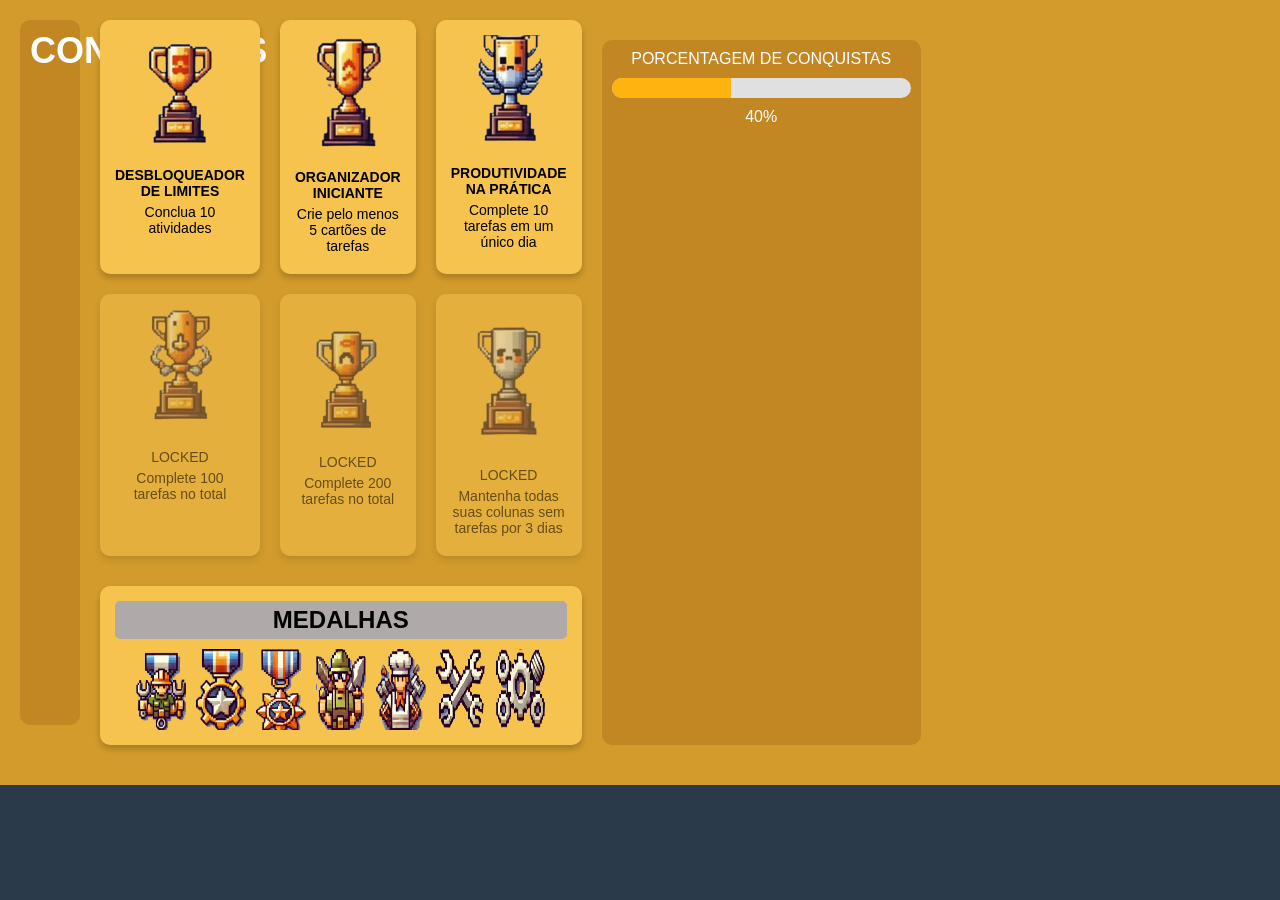
==== Achievelt-task-main/conquistas.html @ d69ae2fc "Add files via upload" ====
<!DOCTYPE html>
<html lang="pt-br">
<head>
    <meta charset="UTF-8">
    <meta name="viewport" content="width=device-width, initial-scale=1.0">
    <title>Conquistas</title>
    <link rel="stylesheet" href="src/style.css">
</head>
<body>
    <div class="container">
        <!-- Cabeçalho -->
        <header>
            <div class="logo"></div>
            <h1>CONQUISTAS</h1>
        </header>

        <!-- Conteúdo Principal -->
        <main>
            <!-- Grade de Troféus -->
            <div class="trofeus">
                <div class="trofeu desbloqueado">
                    <img src="imagens/trofeu1.png" alt="Desbloqueador de Limites">
                    <p><strong>DESBLOQUEADOR DE LIMITES</strong></p>
                    <p>Conclua 10 atividades</p>
                </div>
                <div class="trofeu desbloqueado">
                    <img src="imagens/trofeu2.png" alt="Organizador Iniciante">
                    <p><strong>ORGANIZADOR INICIANTE</strong></p>
                    <p>Crie pelo menos 5 cartões de tarefas</p>
                </div>
                <div class="trofeu desbloqueado">
                    <img src="imagens/trofeu3.png" alt="Produtividade na Prática">
                    <p><strong>PRODUTIVIDADE NA PRÁTICA</strong></p>
                    <p>Complete 10 tarefas em um único dia</p>
                </div>
                <!-- Troféus Bloqueados -->
                <div class="trofeu bloqueado">
                    <img src="imagens/trofeu4.png" alt="Troféu Bloqueado">
                    <p>LOCKED</p>
                    <p>Complete 100 tarefas no total</p>
                </div>
                <div class="trofeu bloqueado">
                    <img src="imagens/trofeu5.png" alt="Troféu Bloqueado">
                    <p>LOCKED</p>
                    <p>Complete 200 tarefas no total</p>
                </div>
                <div class="trofeu bloqueado">
                    <img src="imagens/trofeu6.png" alt="Troféu Bloqueado">
                    <p>LOCKED</p>
                    <p>Mantenha todas suas colunas sem tarefas por 3 dias</p>
                </div>
            </div>

            <!-- Medalhas -->
            <aside class="medalhas">
                <h2>MEDALHAS</h2>
                <div class="medalhas-grid">
                    <img src="imagens/medalha1.png" alt="Medalha">
                    <img src="imagens/medalha2.png" alt="Medalha">
                    <img src="imagens/medalha3.png" alt="Medalha">
                    <img src="imagens/medalha4.png" alt="Medalha">
                    <img src="imagens/medalha5.png" alt="Medalha">
                    <img src="imagens/medalha6.png" alt="Medalha">
                    <img src="imagens/medalha7.png" alt="Medalha">
                </div>
            </aside>
        </main>

        <!-- Barra de Progresso -->
        <footer>
            <p>PORCENTAGEM DE CONQUISTAS</p>
            <div class="progress-bar">
                <div class="progress" style="width: 40%;"></div>
            </div>
            <p>40%</p>
        </footer>
    </div>
</body>
</html>
---- Achievelt-task-main/src/style.css ----
/*Geral*/
.outfit{
    font-family: "Outfit", serif;
}

html,body{
    width: 100%;
    height: 100%;
    padding: 0;
    margin: 0;
    font-family: "Outfit", serif;
}

/*Tela Inicial*/

#telainicial{
    & nav{
        width: 100%;
        height: 50px;
        background-color: #383838;
        display:flex;
        justify-content: space-between;
        color: white;
        & #links{
            display: flex;
        }
        & #logo{
            display: flex;
            align-items: center;
            height: 50px; 
        }
        & a{
            display: flex;
            align-items: center;
            text-decoration: none;
            color: inherit;
            height: 50px;
            width: fit-content;
            padding: 0 20px;
            text-align: center;
            border-left: white 1px solid;
        }
    }

    & header{
        width: 100%;
        height: 900px;
        background-image: url(../assets/banner.png);
        background-position: center;
        background-repeat: no-repeat;
        background-size: auto;
        display: flex;
        align-items: end;
        justify-content: center;
        & h1{
            width: 55%;
            text-align: center;
            font-size: 78px;
            font-weight: bolder;
            text-shadow: 10px 20px 40px #383838;
        }

    }
    & section{
        height: 900px;
        width: 100%;
        position: relative;
        background-image: linear-gradient(90deg, #6762F2 24%, #CFD0FC 100%);
        & .mininav{
            height: 40px;
            width: 100%;
            background-color: #383838;
            color: white;
            font-weight: bolder;
            font-size: 30px !important;
        }
    }
    & #sobre{
        & #aboutus{
            display: flex;
            flex-direction: column;
            align-items: center;
            justify-content: center;   
        }
        & #achieve{
            display: flex;
            flex-direction: column;
            align-items: center;
            justify-content: center; 
        }
        & .title{
            text-align: center;
            font-size: 48px;
            font-weight: bolder;
            }
        & p{
            font-size: 32px;
            font-weight: bolder;
            text-align: center;
        }
    }
    & #recursos{
        & .title{
            font-size: 48px;
            font-weight: bolder;
            text-align: center;
            margin-bottom: 20%;
        }
        & p{
            font-size: 32px;
            font-weight: bolder;
            text-align: center;
            width: 75%;
        };
    }
    & .vLine{
        width: 2px;
        height: 80%;
        background-color: white;
        border-radius: 1px;
    }
    
    & .sBody{
        width: 100%;
        height: calc(100% - 40px);
        display: flex;
        justify-content: space-around;
        align-items: center;
        color: white;
        & div{
            display: flex;
            flex-direction: column;
            align-items: center;
            justify-content: center;
        }
    }
}

/*Login*/

#loginb{
    position: relative;
    width: 100%;
    height: 100%;
    background-image: url(../assets/Kanban.png);
    background-position: center;
    background-repeat: no-repeat;
    background-size: cover;
    display: grid;
    align-items: center;
    justify-content: center;
    font-family: "Outfit", serif;

    &::after{
        content: "";
        position: absolute;
        top: 0;
        left: 0;
        width: 100%;
        height: 100%;
        
    }
    & #loginform{
        width: 400px;
        height: 60%;
        border: solid 1px white;
        border-radius: 20px;
        backdrop-filter: blur(10px);
        z-index: 10;
    }

    & form{
        
        display: grid;            
        width: calc(100% - 20px);
        height: 100%;
        padding: 10px;
        color: #383838;

        & h1{
            width: 100%;
            text-align: center;
            font-size: 24px;
            font-weight: 700;
            text-transform: uppercase;

        }

        & label{
            font-size: 16px;
            font-weight: 700;
            text-transform: uppercase;
            margin: 5px 0;
        }

        & input{
            outline: none;
            border-radius: 5px;
            border: solid 1px #3838389f;
            height: 25px;
            margin-bottom: 20px;
            backdrop-filter: blur(40px);
        }

        & input:focus{
            border: solid 2px #383838;
        }
        & button{
            width: 50%;
            margin:0 auto;
            height: 40px;
            border-radius: 10px;
            background-color: #383838;
            font-size: 18px;
            font-weight: 700;
            color: white;
            border: none;
        }
        & button:hover{
            cursor: pointer;
            transition: ease-in-out 0.2s;
            background-color: white;
            border: solid 1px #383838;
            color: #383838;
        }
        & div{
            display: flex;
            width: 100%;
            justify-content: space-around;
            margin-top: 10px;
        }
        & a{
            color: inherit;
            text-decoration: underline #38383800;
            &:hover{
                transition: ease-in-out 0.25s;
                text-decoration:underline #383838;
                font-weight: 700;
            }
        }
        
    }
}
/*Perfil*/

#Perfil{
    background-color: #2C4466;
    display: flex;
    flex-direction: row;
    & .white{
        color: white;
    }
    & .black{
        color: black;
    }
    & nav{
        display: flex;
        flex-direction: column;
        background-color: #9CAA8E;
        height: calc(100% - 20px);
        width: fit-content;
        padding: 10px;
        & #navTogle{
            width: 50px;
            height: 50px;
            cursor: pointer;
            & .Bar{
                height: 5px;
                width: 100%;
                border-radius: 2.5px;
                background-color: black;
                margin: 10px 0;
            }
        }
        & img{
            width: 50px;
            height: 50px;
            mix-blend-mode: color-burn;      
        }
        & a{
            display: block;
            width: fit-content;
            height: fit-content;
            margin: 100px 0;
            width: 100%;
        }
    }

    & #profile{
        display: flex;
        flex-direction: column;
        width: 40%;
        align-items: center;
        justify-content: center;
        font-size: 32px;
        font-weight: bold;

        & img{
            border-radius: 50%;
            width: 300px;
            height: 300px;
        }
        & #graduacoes{
            text-align: center;
            & div{
                margin: 10px 0;
                display: flex;
                flex-direction: column;
                font-size: 32px;
                background-color: white;
                padding: 40px;
                border-radius: 10px;
                color: black !important;
            }
        }
        & a{
            color: white;
            background-color: #9747FF;
            padding: 20px;
            border-radius: 10px;
            text-decoration: none;
            width: 40%;
            text-align: center;
            margin: 20px 0;
        }
    }

    & #stats{
        width: fit-content;
        & #username{
            font-size: 52px;
        }
        & h1{
         width: 100%;
         text-align: center;
         margin: 0;
        }
        & #Ndiv{
            background-color: white;
            height: 150px;
            width: 810px;
            border-radius: 10px;
            padding: 20px;
            display: flex;
            flex-direction: column;
            justify-content: center;
            & #nivel{
                display: flex;
                align-items: center;
                & #level{
                    background-color: #9747FF;
                    width: 68px;
                    height: 68px;
                    border-radius: 10px;
                    margin: 0 60px;
                    display: flex;
                    align-items: center;
                    justify-content: center;
                    font-size: 32px;
                }
                & #exp{
                    height: 10px;
                    background-color: #9747FF;
                    width: 50%;
                    border-radius: 5px;
                    margin: 0 30px;
                }
            }
        }
        & #Tdiv{
            background-color: #9747FF;
            height: 145px;
            width: 810px;
            border-radius: 10px;
            margin: 20px 0;
            padding: 20px;
            position: relative;
            font-size: 24px;
            & span{
                position: absolute;
                top: 50%;
                left: 50%;
                transform: translate(-50%, -20%);
                font-weight: bold;
            }
        }

        & #Cdiv{
            background-color: #9747FF;
            height: 145px;
            width: 810px;
            padding: 20px;
            font-size: 24px;
            border-radius: 10px;
            & ul{
                display: flex;
                width: 100%;
                list-style: none;
                padding: 0;
                & li{
                    width: calc(100% / 7);
                    display: flex;
                    justify-content: center;
                    & img{
                        object-fit: cover;
                        height: 50px;
                        width: 50px;
                    }
                }
            }
        }

        #AbDiv{
            height: 165px;
            width: 810px;
            margin:20px 0;
            border-radius: 10px;
            padding:20px;
            overflow: hidden;
            background-color: white;
            position: relative;
            & h1{
                position: absolute;
                left: 0;
                right: 0;
                top: 0;
                height: 65px;
                background-color: #E31DBF;
                font-size: 32px;
                font-weight: bold;
                display: flex;
                align-items: center;
                justify-content: center;
            }
            & p{
                margin-top: 85px;
            }
        }
    }
}


/* Conquistas */

/* Reset básico */
* {
    margin: 0;
    padding: 0;
    box-sizing: border-box;
    font-family: Arial, sans-serif;
}

/* Container principal */
.container {
    background-color: #d29b2c;
    color: #fff;
    text-align: center;
    padding: 20px;
}

/* Cabeçalho */
header {
    background-color: #c28623;
    padding: 10px;
    margin-bottom: 20px;
    border-radius: 10px;
}

header h1 {
    font-size: 36px;
    color: white;
}

/* Troféus */
.trofeus {
    display: grid;
    grid-template-columns: repeat(3, 1fr);
    gap: 20px;
    margin-bottom: 30px;
}

.trofeu {
    background-color: #f7c34f;
    border-radius: 10px;
    padding: 15px;
    box-shadow: 0 4px 6px rgba(0, 0, 0, 0.2);
    color: #000;
}

.trofeu img {
    width: 80px;
    margin-bottom: 10px;
}

.trofeu.bloqueado {
    opacity: 0.5;
}

.trofeu p {
    font-size: 14px;
    margin: 5px 0;
}

/* Medalhas */
.medalhas {
    background-color: #f7c34f;
    border-radius: 10px;
    padding: 15px;
    box-shadow: 0 4px 6px rgba(0, 0, 0, 0.2);
    margin-top: 20px;
    color: #000;
}

.medalhas-grid {
    display: flex;
    justify-content: center;
    gap: 10px;
    margin-top: 10px;
}

.medalhas-grid img {
    width: 50px;
}

/* Barra de progresso */
footer {
    margin-top: 20px;
    background-color: #c28623;
    padding: 10px;
    border-radius: 10px;
    color: white;
}

.progress-bar {
    width: 100%;
    background-color: #e0e0e0;
    height: 20px;
    border-radius: 10px;
    margin: 10px 0;
    overflow: hidden;
}

.progress {
    height: 100%;
    background-color: #ffb30f;
    border-radius: 10px;
}

/*Relatório*/
#relatorio{
    background-color: #2C4466;
    display: flex;
    text-transform: uppercase;
    & nav{
        display: flex;
        flex-direction: column;
        background-color: #9CAA8E;
        height: calc(100% - 20px);
        width: fit-content;
        padding: 10px;
        & #navTogle{
            width: 50px;
            height: 50px;
            cursor: pointer;
            & .Bar{
                height: 5px;
                width: 100%;
                border-radius: 2.5px;
                background-color: black;
                margin: 10px 0;
            }
        }
        & img{
            width: 50px;
            height: 50px;
            mix-blend-mode: color-burn;      
        }
        & a{
            display: block;
            width: fit-content;
            height: fit-content;
            margin: 100px 0;
            width: 100%;
        }
    }

    & #reports{
        width: 50%;
        margin: 0 20px;
        height: 100%;
        border-radius: 20px;
        display: flex;
        flex-direction: column;
        & #relatorios{
            display: flex;
            flex-direction: row;
            justify-content: space-around;
        }
        & #banner{
            color: white;
            width: 100%;
            height: 150px;
            padding: 10px;
            display: flex;
            justify-content: space-between;
            border: solid 1px black;
            background-image: url(../assets/73eef584-1151-44fd-9d4f-0bb65dbb7a2a.jpg);
            background-repeat: no-repeat;
            background-position: center;
            background-size: cover;
            border-radius: 30px;
            position: relative;
            z-index: 1; 
            & h1{
                position: relative;
                margin: 0 0 20px 100px;
                z-index: 3;
            }
            & span{
                position: relative;
                z-index: 3;
            }
            & img{
                width: 15%;
                border-radius: 50%;
                border: solid 1px black;
                object-position: -px 0;
                object-fit: cover;
                z-index: 3;
            }
        }
        #banner::after{
            content: "";
            position: absolute;
            top: 0;
            left: 0;
            width: 100%;
            height: 100%;
            background-color: rgba(0, 0, 0, 0.2);
            backdrop-filter: blur(2px);
            z-index: 2;
            border-radius: 30px;
        }

        & .Rpage{
            color: white;
            width: calc(30% - 40px) ;
            background-color: #41AAC4;
            padding:0 20px 20px 20px;
            border-radius: 10px;
            & .status{
                display: flex;
                align-items: center;
                & h1{
                    margin: 0;
                }
                & .Ficon{
                    width: 72px;
                    height: 72px;
                }
                & .bar{
                    width: 100px;
                    height: 10px;
                    border: solid 1px black;
                    border-radius: 5px;
                    & .filler{
                        width: 80%;
                        height: 100%;
                        border-radius: 5px;
                        
                    }
                }
            }
            
        }
        & footer{
            width: 100%;
            height: 170px;
            background-color: #41AAC4;
            margin-top: 20px;
            border-radius: 10px;
            text-align: center;
            & h1{
                color: white;
                font-size: 24px;
                font-weight: bolder;
            }
            &p{
                font-weight: bolder;
                font-size: 24px;
            }
        }

    }
    & #relatorios{
        margin: 40px 0;
    }
    
    & #desempenho{
        width: 40%;
        margin: 0 20px;
        display: flex;
        align-items: end;
        justify-content: center;
        
        & #grafic{
            display: flex;
            flex-direction: column;
            justify-content: center;
            background-color: #41AAC4;
            width: 100%;
            height: 300px;
            padding:40px 0;
            border-radius: 20px;
            color: white;
            text-align: center;
            position: relative;
            & h1{
                margin: 0;
            }
        }
        & #barDiv{
            position: relative;
            display: flex;
            flex-direction: row;
            justify-content: center;
            height: 90%;
            position: relative;
            padding: 0 40px;
            & .bar{
                display: flex;
                flex-direction: column;
                justify-content: end;
                width: 10%;
                margin: 10px;
                height: 100%;
                position: relative;
                & .progression{
                    bottom: 10px;
                    height: calc(92% - 10px);
                    background-color: #086B18;
                    border-radius: 2px 2px 0 0;
                }
                & span{
                    border-top: solid 4px black;
                    text-align: center;
                }
            }
        }

        & #status{
            position: absolute;
            z-index: 2;
            display: flex;
            flex-direction: column-reverse;
            top: -20px;
            left: 10px;
            height: 100%;
            width: 100%;
            text-align: left;
            color: #086B18;
            & div{
                height: 9%;
                display: flex;
                align-items: center;
            }
            & .gBar{
                width: 100%;
                height: 1px;
                background-color: black;
            }
        }
    }
}

/*reunião*/
/* Reset */
* {
    margin: 0;
    padding: 0;
    box-sizing: border-box;
    font-family: Arial, sans-serif;
}

/* Estilização do body */
body {
    background-color: #81328f;
    color: #000;
}

/* Layout principal */
.container {
    display: grid;
    grid-template-columns: 60px 1fr 1fr 1fr;
    grid-template-rows: auto auto;
    gap: 20px;
    padding: 20px;
}

/* Menu lateral */
.menu {
    background-color: #6b2876;
    height: 100vh;
    padding: 10px;
    grid-row: 1 / span 3;
    border-radius: 10px;
}

.menu-icons {
    margin-top: 20px;
    display: flex;
    flex-direction: column;
    gap: 20px;
}

.icon {
    width: 40px;
    height: 40px;
    background-color: #ffffff;
    border-radius: 50%;
}

/* Seções */
.section {
    background-color: #d1cfcf;
    border-radius: 10px;
    padding: 10px;
    text-align: center;
}

h2 {
    background-color: #afaaa9;
    color: #000;
    padding: 5px;
    border-radius: 5px;
    margin-bottom: 10px;
}

/* Quadro de Horários */
.horarios-grid {
    display: grid;
    grid-template-columns: repeat(6, 1fr);
    gap: 5px;
}

.horarios-grid div {
    background-color: #ffffff;
    padding: 10px;
    font-weight: bold;
    border-radius: 5px;
}

/* Agenda */
.calendario img {
    width: 100%;
    border-radius: 5px;
}

/* Videoconferência */
.video-grid img {
    width: 100%;
    border-radius: 5px;
}

/* Notificações */
.notificacao-item {
    background-color: #fff;
    padding: 10px;
    margin-bottom: 5px;
    border-radius: 5px;
    font-weight: bold;
}

/*DASHBORD*/
/* Reset e Estilização Global */
* {
    margin: 0;
    padding: 0;
    box-sizing: border-box;
    font-family: Arial, sans-serif;
}

body {
    background-color: #ececec;
}

/* Layout Principal */
.dashboard-container {
    display: flex;
    height: 100vh;
}

/* Menu Lateral */
.sidebar {
    background-color: #a5d8a5;
    width: 200px;
    padding: 20px;
    display: flex;
    flex-direction: column;
    justify-content: space-between;
    align-items: center;
}

.sidebar .profile img {
    width: 100px;
    height: 100px;
    border-radius: 50%;
}

.sidebar nav ul {
    list-style: none;
    margin-top: 20px;
}

.sidebar nav li {
    margin: 15px 0;
    font-size: 18px;
    display: flex;
    align-items: center;
    gap: 10px;
    cursor: pointer;
}

.settings {
    font-size: 24px;
    cursor: pointer;
}

/* Conteúdo Principal */
.main-content {
    flex: 1;
    padding: 20px;
    background-color: #f8f8f8;
    display: flex;
    flex-direction: column;
    gap: 20px;
}

/* Cards */
.cards-container {
    display: flex;
    justify-content: space-between;
    gap: 15px;
}

.card {
    flex: 1;
    padding: 20px;
    text-align: center;
    color: #fff;
    border-radius: 10px;
    font-size: 24px;
}

.card h3 {
    font-size: 18px;
    margin-bottom: 10px;
}

.card.pink { background-color: #d16ba5; }
.card.purple { background-color: #7b5ea7; }
.card.yellow { background-color: #f3b61f; }
.card.green { background-color: #4caf50; }

/* Gráficos */
.charts-container {
    display: flex;
    gap: 15px;
}

.chart {
    flex: 1;
    background-color: #9b6ef3;
    padding: 20px;
    border-radius: 10px;
    color: white;
    text-align: center;
}

.chart img {
    width: 100%;
    margin-top: 10px;
    border-radius: 10px;
}

/*tarefas*/
/* Reset e Estilos Globais */
* {
    margin: 0;
    padding: 0;
    box-sizing: border-box;
    font-family: Arial, sans-serif;
}

body {
    background-color: #2b3a4a;
    color: #fff;
}

/* Container do Quadro Kanban */
.kanban-container {
    display: flex;
    justify-content: space-between;
    padding: 20px;
    height: 100vh;
    gap: 15px;
}

/* Colunas */
.kanban-column {
    background-color: #ccc;
    border-radius: 10px;
    padding: 10px;
    flex: 1;
    display: flex;
    flex-direction: column;
    align-items: center;
}

.kanban-column h2 {
    margin-bottom: 10px;
    font-size: 20px;
    text-align: center;
    width: 100%;
    padding: 10px;
    border-radius: 10px;
    color: #fff;
}

/* Cor para os Títulos */
.pink h2 { background-color: #ff8bcb; }
.purple h2 { background-color: #9d63d9; }
.blue h2 { background-color: #2ad3f8; }
.yellow h2 { background-color: #f5d97e; }
.green h2 { background-color: #4adb76; }

/* Tarefas */
.task {
    background-color: rgba(255, 255, 255, 0.7);
    width: 100%;
    height: 80px;
    margin: 10px 0;
    border-radius: 8px;
    box-shadow: 0 2px 4px rgba(0, 0, 0, 0.2);
}

/* Botão Editar */
.edit-btn {
    margin-top: auto;
    background-color: #444;
    color: #fff;
    border: none;
    padding: 8px 20px;
    border-radius: 20px;
    cursor: pointer;
    font-weight: bold;
}

.edit-btn:hover {
    background-color: #666;
}
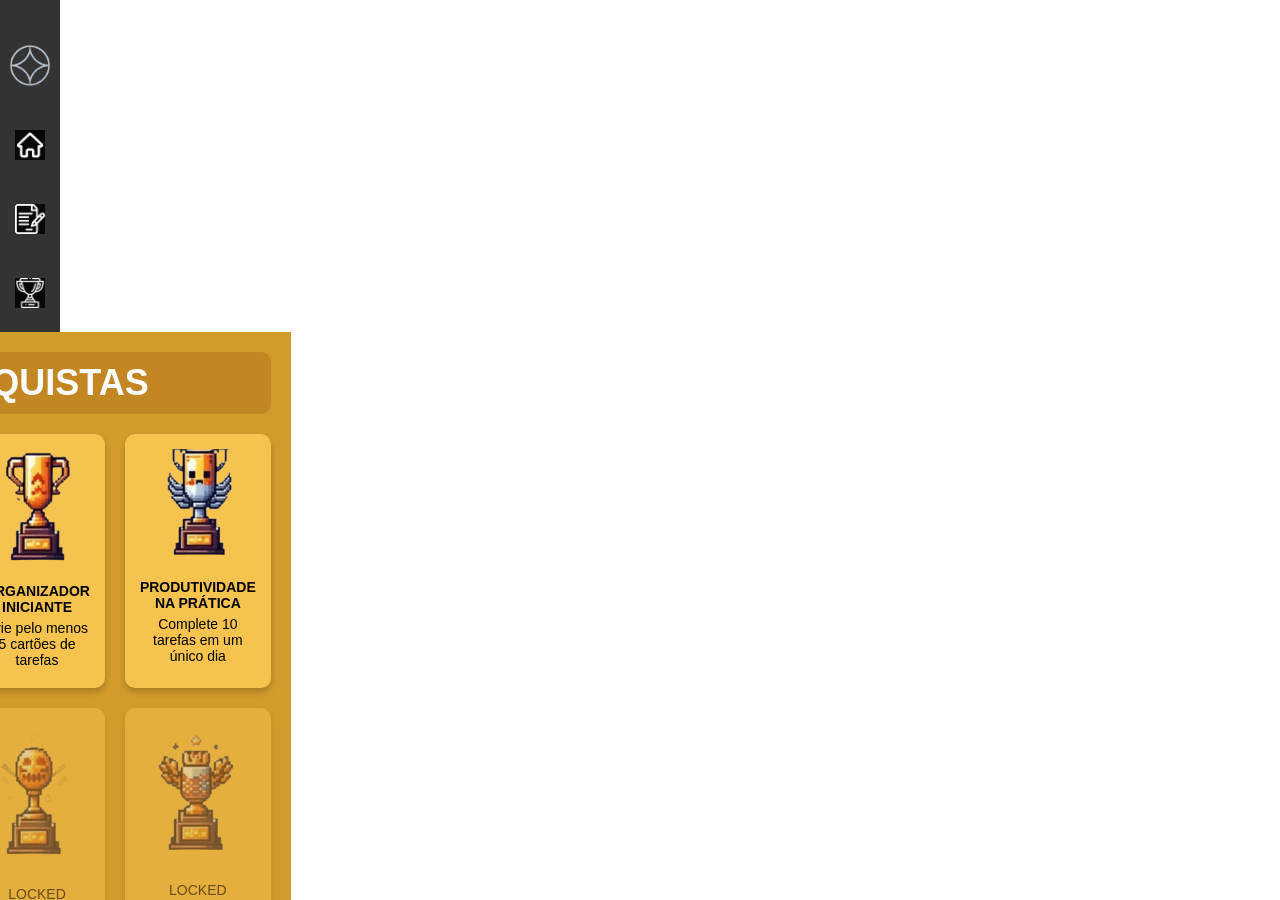
==== commit 9b01032c: "Add files via upload" ====
--- a/Achievelt-task-main/conquistas.html
+++ b/Achievelt-task-main/conquistas.html
@@ -7,6 +7,22 @@
     <link rel="stylesheet" href="src/style.css">
 </head>
 <body>
+    <div class="sidebar">
+        <!-- Logo no canto superior esquerdo -->
+        <div class="sidebar-item">
+            <img src="assets/processed_image__1_-removebg.png" alt="Logo" class="logo">
+        </div>
+
+        <!-- Ícones de navegação -->
+        <a href="#" class="sidebar-item">
+            <img src="assets\casa.jpg" alt="Ícone 1" class="icon">
+        </a>
+        <a href="#" class="sidebar-item">
+            <img src="assets\relatorio.jpg" alt="Ícone 2" class="icon">
+        </a>
+        <a href="#" class="sidebar-item">
+            <img src="assets\trofeu.jpg" alt="Ícone 3" class="icon">
+        </a>
     <div class="container">
         <!-- Cabeçalho -->
         <header>
@@ -35,17 +51,17 @@
                 </div>
                 <!-- Troféus Bloqueados -->
                 <div class="trofeu bloqueado">
-                    <img src="imagens/trofeu4.png" alt="Troféu Bloqueado">
+                    <img src="imagens/trofeu12.png" alt="Troféu Bloqueado">
                     <p>LOCKED</p>
                     <p>Complete 100 tarefas no total</p>
                 </div>
                 <div class="trofeu bloqueado">
-                    <img src="imagens/trofeu5.png" alt="Troféu Bloqueado">
+                    <img src="imagens/trofeu11.png" alt="Troféu Bloqueado">
                     <p>LOCKED</p>
                     <p>Complete 200 tarefas no total</p>
                 </div>
                 <div class="trofeu bloqueado">
-                    <img src="imagens/trofeu6.png" alt="Troféu Bloqueado">
+                    <img src="imagens/trofeu10.png" alt="Troféu Bloqueado">
                     <p>LOCKED</p>
                     <p>Mantenha todas suas colunas sem tarefas por 3 dias</p>
                 </div>
@@ -76,4 +92,4 @@
         </footer>
     </div>
 </body>
-</html>+</html>
--- a/Achievelt-task-main/src/style.css
+++ b/Achievelt-task-main/src/style.css
@@ -442,6 +442,59 @@
 
 /* Conquistas */
 
+/* Logo no canto superior esquerdo */
+.logo-container {
+    position: fixed;
+    top: 10px; /* Ajuste conforme necessário */
+    left: 10px; /* Ajuste conforme necessário */
+    /* Garante que a logo fique acima dos outros elementos */
+}
+
+.logo {
+    width: 50px; /* Ajuste o tamanho da logo */
+    height: auto;
+    object-fit: contain;
+}
+
+/* Barra lateral */
+.sidebar {
+    position: fixed;
+    top: 0px; /* A barra lateral começa abaixo da logo */
+    left: 0;
+    width: 60px; /* Largura da barra lateral */
+    height: 100vh; /* Altura da tela */
+    background-color: #333; /* Cor de fundo */
+    display: flex;
+    flex-direction: column;
+    justify-content: start;
+    align-items: center;
+    padding-top: 20px;
+    padding-bottom: 20px;
+}
+
+/* Ícones na barra lateral */
+.sidebar-item {
+    margin: 20px 20px; /* Espaçamento entre os ícones */
+}
+
+.icon {
+    width: 30px; /* Tamanho do ícone */
+    height: 30px;
+    object-fit: contain;
+    filter: invert(100%); /* Inverte as cores do ícone */
+    transition: transform 0.3s ease; /* Efeito de transição */
+}
+
+.icon:hover {
+    transform: scale(1.2); /* Aumenta o tamanho do ícone quando o cursor passa por cima */
+}
+
+/* Ajuste do conteúdo Kanban para não sobrepor a barra lateral */
+.kanban {
+    margin-left: 80px; /* Espaçamento para a barra lateral */
+    padding: 20px;
+}
+
 /* Reset básico */
 * {
     margin: 0;
@@ -543,8 +596,9 @@
 .progress {
     height: 100%;
     background-color: #ffb30f;
-    border-radius: 10px;
-}
+    border-radius: 10px;
+}
+
 
 /*Relatório*/
 #relatorio{
@@ -773,289 +827,3 @@
     }
 }
 
-/*reunião*/
-/* Reset */
-* {
-    margin: 0;
-    padding: 0;
-    box-sizing: border-box;
-    font-family: Arial, sans-serif;
-}
-
-/* Estilização do body */
-body {
-    background-color: #81328f;
-    color: #000;
-}
-
-/* Layout principal */
-.container {
-    display: grid;
-    grid-template-columns: 60px 1fr 1fr 1fr;
-    grid-template-rows: auto auto;
-    gap: 20px;
-    padding: 20px;
-}
-
-/* Menu lateral */
-.menu {
-    background-color: #6b2876;
-    height: 100vh;
-    padding: 10px;
-    grid-row: 1 / span 3;
-    border-radius: 10px;
-}
-
-.menu-icons {
-    margin-top: 20px;
-    display: flex;
-    flex-direction: column;
-    gap: 20px;
-}
-
-.icon {
-    width: 40px;
-    height: 40px;
-    background-color: #ffffff;
-    border-radius: 50%;
-}
-
-/* Seções */
-.section {
-    background-color: #d1cfcf;
-    border-radius: 10px;
-    padding: 10px;
-    text-align: center;
-}
-
-h2 {
-    background-color: #afaaa9;
-    color: #000;
-    padding: 5px;
-    border-radius: 5px;
-    margin-bottom: 10px;
-}
-
-/* Quadro de Horários */
-.horarios-grid {
-    display: grid;
-    grid-template-columns: repeat(6, 1fr);
-    gap: 5px;
-}
-
-.horarios-grid div {
-    background-color: #ffffff;
-    padding: 10px;
-    font-weight: bold;
-    border-radius: 5px;
-}
-
-/* Agenda */
-.calendario img {
-    width: 100%;
-    border-radius: 5px;
-}
-
-/* Videoconferência */
-.video-grid img {
-    width: 100%;
-    border-radius: 5px;
-}
-
-/* Notificações */
-.notificacao-item {
-    background-color: #fff;
-    padding: 10px;
-    margin-bottom: 5px;
-    border-radius: 5px;
-    font-weight: bold;
-}
-
-/*DASHBORD*/
-/* Reset e Estilização Global */
-* {
-    margin: 0;
-    padding: 0;
-    box-sizing: border-box;
-    font-family: Arial, sans-serif;
-}
-
-body {
-    background-color: #ececec;
-}
-
-/* Layout Principal */
-.dashboard-container {
-    display: flex;
-    height: 100vh;
-}
-
-/* Menu Lateral */
-.sidebar {
-    background-color: #a5d8a5;
-    width: 200px;
-    padding: 20px;
-    display: flex;
-    flex-direction: column;
-    justify-content: space-between;
-    align-items: center;
-}
-
-.sidebar .profile img {
-    width: 100px;
-    height: 100px;
-    border-radius: 50%;
-}
-
-.sidebar nav ul {
-    list-style: none;
-    margin-top: 20px;
-}
-
-.sidebar nav li {
-    margin: 15px 0;
-    font-size: 18px;
-    display: flex;
-    align-items: center;
-    gap: 10px;
-    cursor: pointer;
-}
-
-.settings {
-    font-size: 24px;
-    cursor: pointer;
-}
-
-/* Conteúdo Principal */
-.main-content {
-    flex: 1;
-    padding: 20px;
-    background-color: #f8f8f8;
-    display: flex;
-    flex-direction: column;
-    gap: 20px;
-}
-
-/* Cards */
-.cards-container {
-    display: flex;
-    justify-content: space-between;
-    gap: 15px;
-}
-
-.card {
-    flex: 1;
-    padding: 20px;
-    text-align: center;
-    color: #fff;
-    border-radius: 10px;
-    font-size: 24px;
-}
-
-.card h3 {
-    font-size: 18px;
-    margin-bottom: 10px;
-}
-
-.card.pink { background-color: #d16ba5; }
-.card.purple { background-color: #7b5ea7; }
-.card.yellow { background-color: #f3b61f; }
-.card.green { background-color: #4caf50; }
-
-/* Gráficos */
-.charts-container {
-    display: flex;
-    gap: 15px;
-}
-
-.chart {
-    flex: 1;
-    background-color: #9b6ef3;
-    padding: 20px;
-    border-radius: 10px;
-    color: white;
-    text-align: center;
-}
-
-.chart img {
-    width: 100%;
-    margin-top: 10px;
-    border-radius: 10px;
-}
-
-/*tarefas*/
-/* Reset e Estilos Globais */
-* {
-    margin: 0;
-    padding: 0;
-    box-sizing: border-box;
-    font-family: Arial, sans-serif;
-}
-
-body {
-    background-color: #2b3a4a;
-    color: #fff;
-}
-
-/* Container do Quadro Kanban */
-.kanban-container {
-    display: flex;
-    justify-content: space-between;
-    padding: 20px;
-    height: 100vh;
-    gap: 15px;
-}
-
-/* Colunas */
-.kanban-column {
-    background-color: #ccc;
-    border-radius: 10px;
-    padding: 10px;
-    flex: 1;
-    display: flex;
-    flex-direction: column;
-    align-items: center;
-}
-
-.kanban-column h2 {
-    margin-bottom: 10px;
-    font-size: 20px;
-    text-align: center;
-    width: 100%;
-    padding: 10px;
-    border-radius: 10px;
-    color: #fff;
-}
-
-/* Cor para os Títulos */
-.pink h2 { background-color: #ff8bcb; }
-.purple h2 { background-color: #9d63d9; }
-.blue h2 { background-color: #2ad3f8; }
-.yellow h2 { background-color: #f5d97e; }
-.green h2 { background-color: #4adb76; }
-
-/* Tarefas */
-.task {
-    background-color: rgba(255, 255, 255, 0.7);
-    width: 100%;
-    height: 80px;
-    margin: 10px 0;
-    border-radius: 8px;
-    box-shadow: 0 2px 4px rgba(0, 0, 0, 0.2);
-}
-
-/* Botão Editar */
-.edit-btn {
-    margin-top: auto;
-    background-color: #444;
-    color: #fff;
-    border: none;
-    padding: 8px 20px;
-    border-radius: 20px;
-    cursor: pointer;
-    font-weight: bold;
-}
-
-.edit-btn:hover {
-    background-color: #666;
-}
